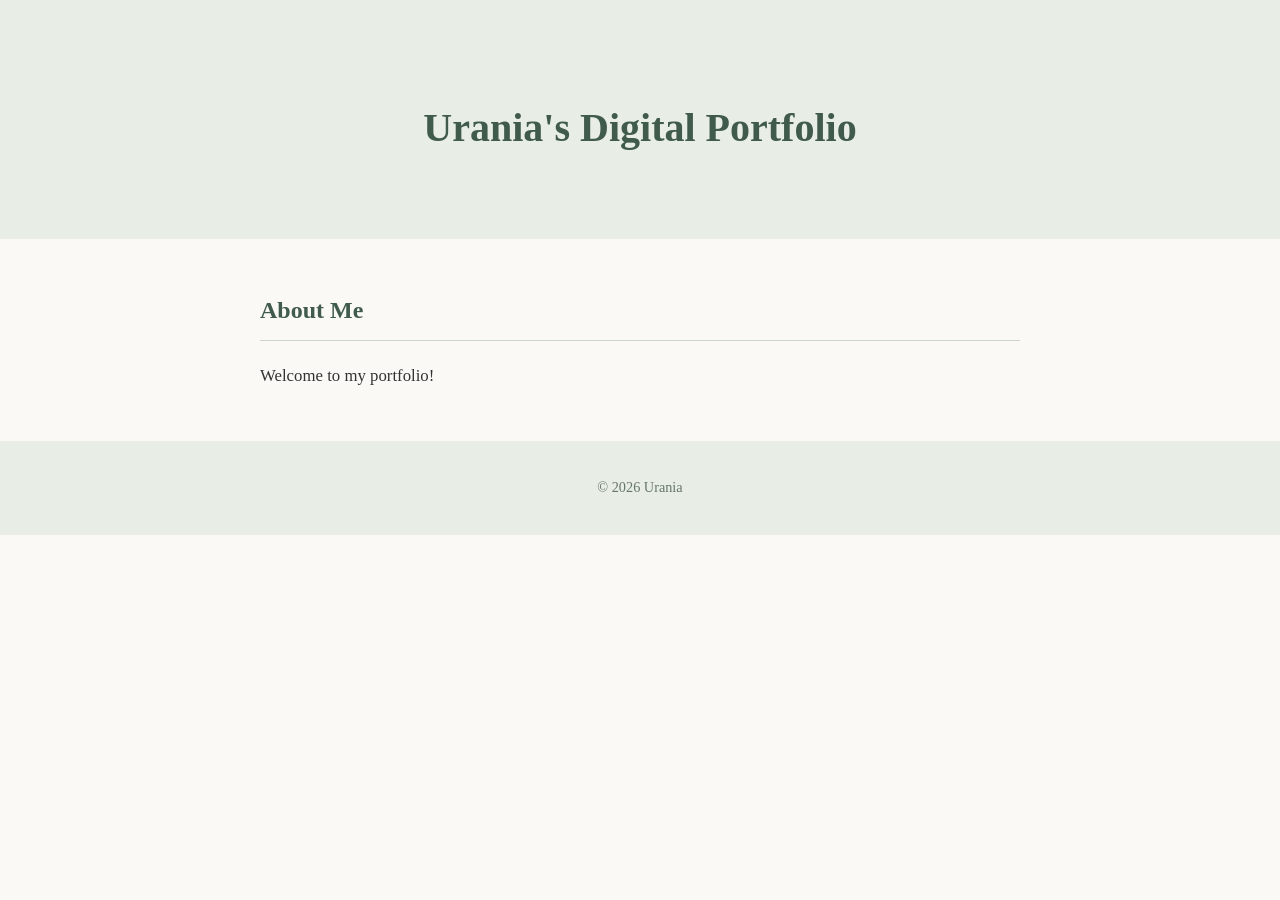
==== index.html @ 0c890f04 "Add files via upload" ====
<!DOCTYPE html>
<html lang="en">

<head>
  <meta charset="UTF-8">
  <meta name="viewport" content="width=device-width, initial-scale=1.0">
  <title>Urania's Digital Portfolio</title>
  <link rel="stylesheet" href="style.css">
</head>
<body>

  <header>
    <h1>Urania's Digital Portfolio</h1>
  </header>

  <main>
    <section>
      <h2>About Me</h2>
      <p>Welcome to my portfolio!</p>
    </section>
  </main>

  <footer>
    <p>© 2026 Urania</p>
  </footer>

</body>
---- style.css ----
/* General page styling */

body {
  background-color: #faf9f6;
  color: #333333;
  font-family: Georgia, "Times New Roman", serif;
  line-height: 1.8;
  margin: 0;
}

/* Header */

header {
  background-color: #e8ede6;
  text-align: center;
  padding: 65px 20px;
}

h1 {
  color: #405b4b;
  font-size: 2.5em;
  margin-bottom: 10px;
}

.subtitle {
  color: #66766b;
  font-size: 1em;
  letter-spacing: 1px;
}

/* Main content */

main {
  max-width: 760px;
  margin: 50px auto;
  padding: 0 25px;
}

section {
  margin-bottom: 45px;
}

h2 {
  color: #405b4b;
  font-size: 1.5em;
  border-bottom: 1px solid #cbd5c8;
  padding-bottom: 8px;
}

p {
  font-size: 1.05em;
}

ul {
  padding-left: 25px;
}

li {
  margin-bottom: 8px;
}

/* Footer */

footer {
  background-color: #e8ede6;
  text-align: center;
  padding: 20px;
  color: #66766b;
  font-size: 0.85em;
}
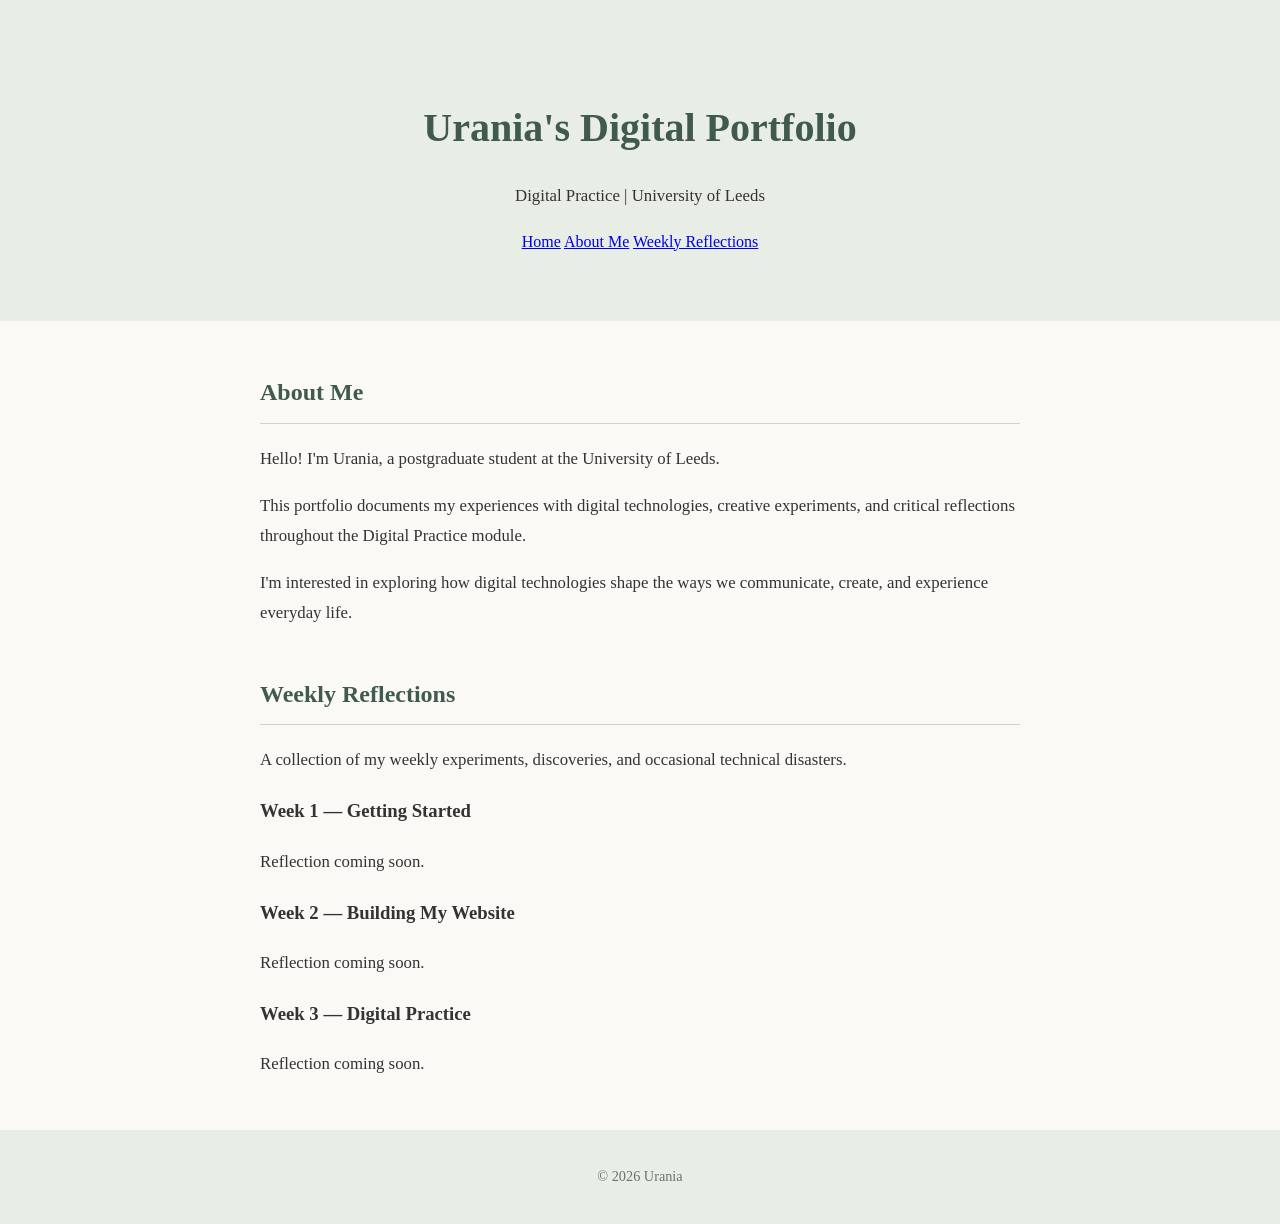
==== commit f1a7d352: "Add files via upload" ====
--- a/index.html
+++ b/index.html
@@ -8,21 +8,81 @@
   <title>Urania's Digital Portfolio</title>
   <link rel="stylesheet" href="style.css">
 </head>
+
 <body>
 
-  <header>
+  <header id="home">
     <h1>Urania's Digital Portfolio</h1>
+    <p>Digital Practice | University of Leeds</p>
+
+    <nav>
+      <a href="#home">Home</a>
+      <a href="#about">About Me</a>
+      <a href="#reflections">Weekly Reflections</a>
+    </nav>
   </header>
 
   <main>
-    <section>
+
+    <section id="about">
       <h2>About Me</h2>
-      <p>Welcome to my portfolio!</p>
+
+      <p>
+        Hello! I'm Urania, a postgraduate student
+        at the University of Leeds.
+      </p>
+
+      <p>
+        This portfolio documents my experiences
+        with digital technologies, creative
+        experiments, and critical reflections
+        throughout the Digital Practice module.
+      </p>
+
+      <p>
+        I'm interested in exploring how digital
+        technologies shape the ways we communicate,
+        create, and experience everyday life.
+      </p>
     </section>
+
+    <section id="reflections">
+      <h2>Weekly Reflections</h2>
+
+      <p>
+        A collection of my weekly experiments,
+        discoveries, and occasional technical
+        disasters.
+      </p>
+
+      <article>
+        <h3>Week 1 — Getting Started</h3>
+        <p>
+          Reflection coming soon.
+        </p>
+      </article>
+
+      <article>
+        <h3>Week 2 — Building My Website</h3>
+        <p>
+          Reflection coming soon.
+        </p>
+      </article>
+
+      <article>
+        <h3>Week 3 — Digital Practice</h3>
+        <p>
+          Reflection coming soon.
+        </p>
+      </article>
+
+    </section>
+
   </main>
 
   <footer>
     <p>© 2026 Urania</p>
   </footer>
 
-</body>+</body>
+</html>
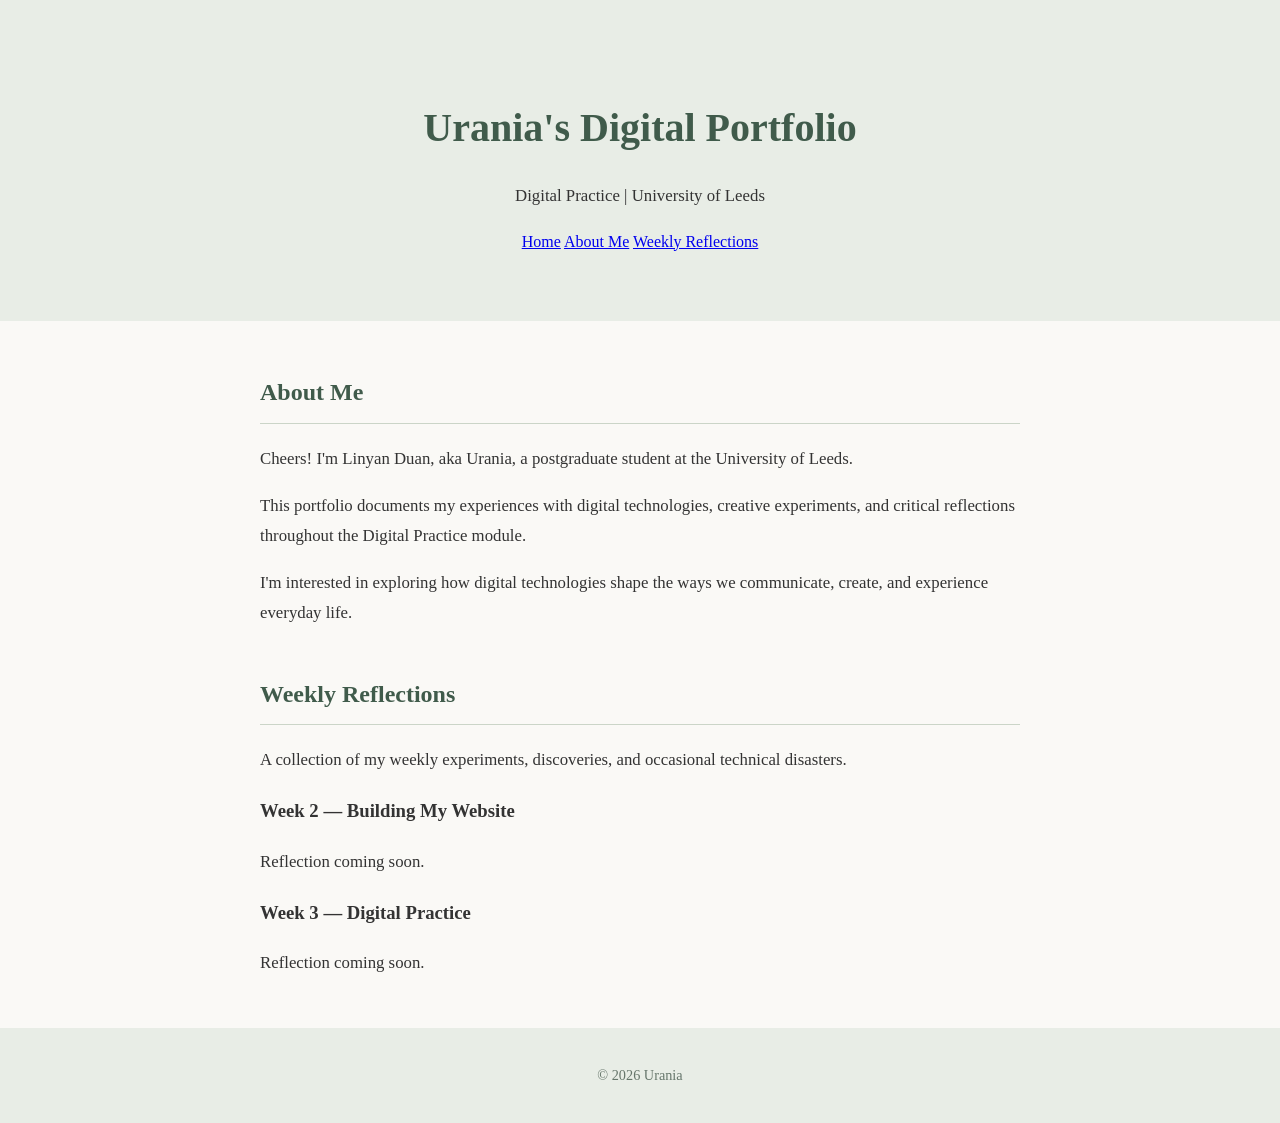
==== commit 57367e3a: "Add files via upload" ====
--- a/index.html
+++ b/index.html
@@ -28,7 +28,7 @@
       <h2>About Me</h2>
 
       <p>
-        Hello! I'm Urania, a postgraduate student
+        Cheers! I'm Linyan Duan, aka Urania, a postgraduate student
         at the University of Leeds.
       </p>
 
@@ -56,13 +56,6 @@
       </p>
 
       <article>
-        <h3>Week 1 — Getting Started</h3>
-        <p>
-          Reflection coming soon.
-        </p>
-      </article>
-
-      <article>
         <h3>Week 2 — Building My Website</h3>
         <p>
           Reflection coming soon.
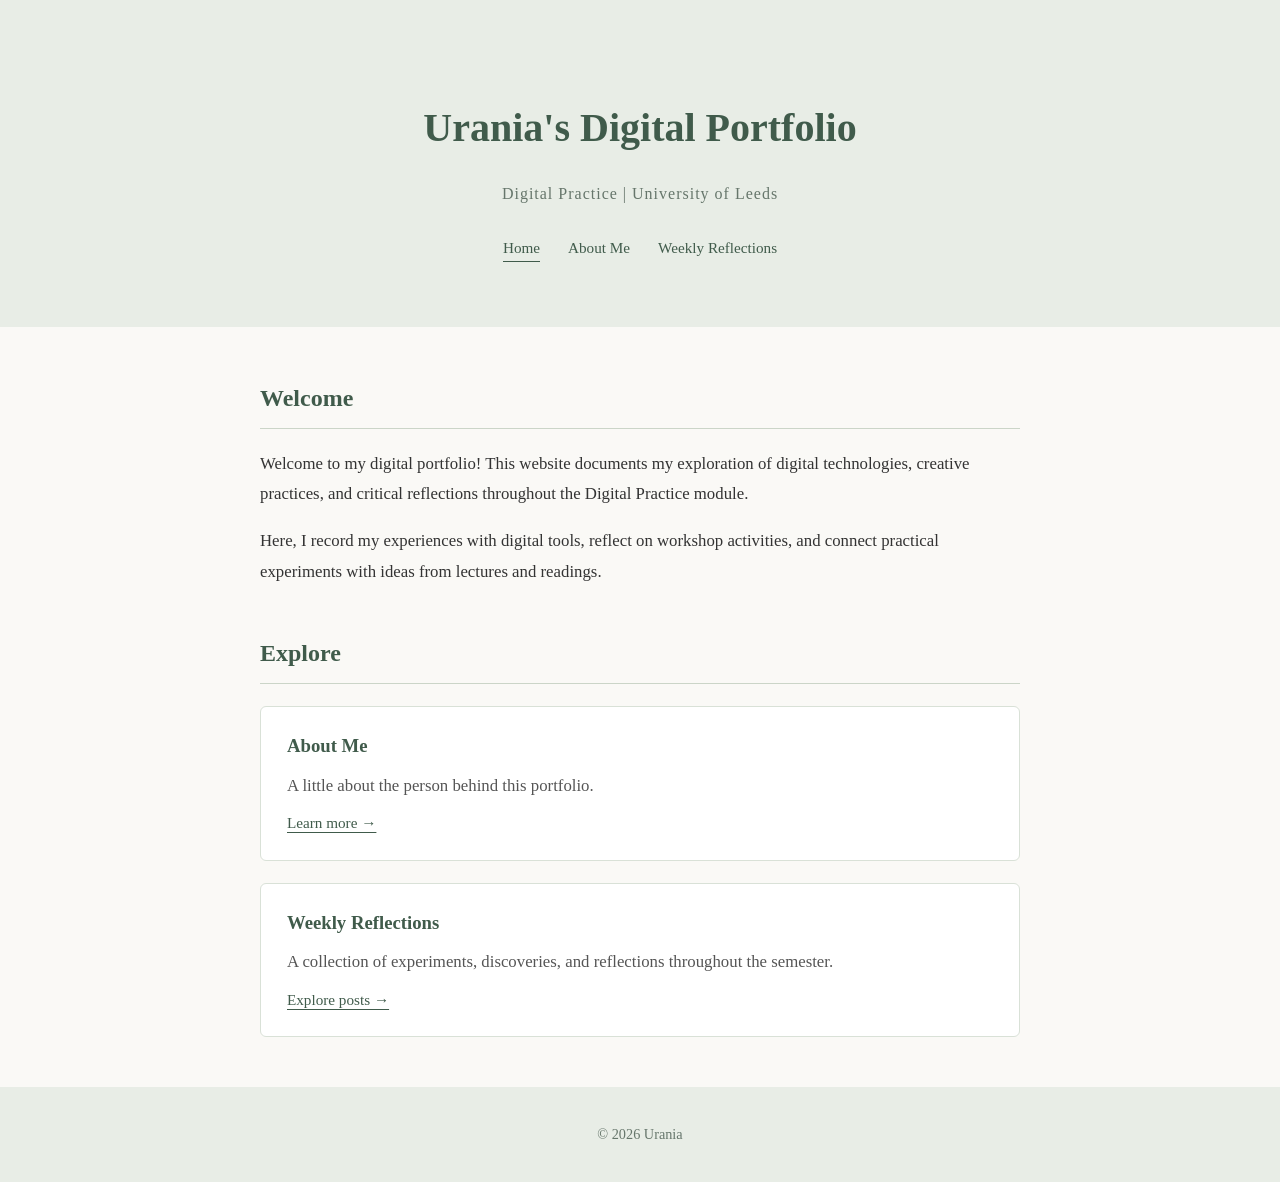
==== commit d0f4ad50: "Add files via upload" ====
--- a/index.html
+++ b/index.html
@@ -5,74 +5,86 @@
 <head>
   <meta charset="UTF-8">
   <meta name="viewport" content="width=device-width, initial-scale=1.0">
-  <title>Urania's Digital Portfolio</title>
+  <title>Home | Urania's Digital Portfolio</title>
   <link rel="stylesheet" href="style.css">
 </head>
 
 <body>
 
-  <header id="home">
+  <!-- Header -->
+  <header>
     <h1>Urania's Digital Portfolio</h1>
-    <p>Digital Practice | University of Leeds</p>
 
+    <p class="subtitle">
+      Digital Practice | University of Leeds
+    </p>
+
+    <!-- Navigation -->
     <nav>
-      <a href="#home">Home</a>
-      <a href="#about">About Me</a>
-      <a href="#reflections">Weekly Reflections</a>
+      <a href="index.html" class="active">Home</a>
+      <a href="about.html">About Me</a>
+      <a href="reflections.html">Weekly Reflections</a>
     </nav>
   </header>
 
+  <!-- Main Content -->
   <main>
 
-    <section id="about">
-      <h2>About Me</h2>
+    <!-- Welcome Section -->
+    <section>
+      <h2>Welcome</h2>
 
       <p>
-        Cheers! I'm Linyan Duan, aka Urania, a postgraduate student
-        at the University of Leeds.
+        Welcome to my digital portfolio!
+        This website documents my exploration
+        of digital technologies, creative practices,
+        and critical reflections throughout the
+        Digital Practice module.
       </p>
 
       <p>
-        This portfolio documents my experiences
-        with digital technologies, creative
-        experiments, and critical reflections
-        throughout the Digital Practice module.
-      </p>
-
-      <p>
-        I'm interested in exploring how digital
-        technologies shape the ways we communicate,
-        create, and experience everyday life.
+        Here, I record my experiences with
+        digital tools, reflect on workshop activities,
+        and connect practical experiments with
+        ideas from lectures and readings.
       </p>
     </section>
 
-    <section id="reflections">
-      <h2>Weekly Reflections</h2>
+    <!-- Explore Section -->
+    <section>
+      <h2>Explore</h2>
 
-      <p>
-        A collection of my weekly experiments,
-        discoveries, and occasional technical
-        disasters.
-      </p>
+      <div class="reflection-card">
+        <h3>About Me</h3>
 
-      <article>
-        <h3>Week 2 — Building My Website</h3>
         <p>
-          Reflection coming soon.
+          A little about the person behind
+          this portfolio.
         </p>
-      </article>
 
-      <article>
-        <h3>Week 3 — Digital Practice</h3>
+        <a href="about.html">
+          Learn more →
+        </a>
+      </div>
+
+      <div class="reflection-card">
+        <h3>Weekly Reflections</h3>
+
         <p>
-          Reflection coming soon.
+          A collection of experiments,
+          discoveries, and reflections
+          throughout the semester.
         </p>
-      </article>
 
+        <a href="reflections.html">
+          Explore posts →
+        </a>
+      </div>
     </section>
 
   </main>
 
+  <!-- Footer -->
   <footer>
     <p>© 2026 Urania</p>
   </footer>
--- a/style.css
+++ b/style.css
@@ -68,4 +68,110 @@
   padding: 20px;
   color: #66766b;
   font-size: 0.85em;
+}
+
+
+/* Navigation */
+
+nav {
+  margin-top: 25px;
+  display: flex;
+  justify-content: center;
+  flex-wrap: wrap;
+  gap: 28px;
+}
+
+nav a {
+  color: #405b4b;
+  text-decoration: none;
+  font-size: 0.95em;
+  border-bottom: 1px solid transparent;
+  transition: border-color 0.2s;
+}
+
+nav a:hover,
+nav a.active {
+  border-bottom-color: #405b4b;
+}
+
+/* Links */
+
+main a {
+  color: #405b4b;
+  text-underline-offset: 4px;
+}
+
+main a:hover {
+  color: #667f6c;
+}
+
+/* Reflection cards */
+
+.reflection-card {
+  background-color: #ffffff;
+  border: 1px solid #d9e1d7;
+  border-radius: 6px;
+  padding: 22px 26px;
+  margin: 22px 0;
+  transition: box-shadow 0.2s;
+}
+
+.reflection-card:hover {
+  box-shadow: 0 4px 14px rgba(64, 91, 75, 0.09);
+}
+
+.reflection-card h3 {
+  color: #405b4b;
+  margin-top: 0;
+  margin-bottom: 8px;
+}
+
+.reflection-card p {
+  color: #555555;
+  margin: 8px 0;
+}
+
+.reflection-card a {
+  font-size: 0.95em;
+}
+
+/* Article pages */
+
+.article-meta {
+  color: #66766b;
+  font-size: 0.9em;
+}
+
+.article-content {
+  margin-top: 35px;
+}
+
+.back-link {
+  display: inline-block;
+  margin-top: 35px;
+}
+
+/* Mobile layout */
+
+@media (max-width: 600px) {
+  header {
+    padding: 40px 18px;
+  }
+
+  h1 {
+    font-size: 1.9em;
+  }
+
+  nav {
+    gap: 15px;
+  }
+
+  main {
+    margin: 30px auto;
+    padding: 0 20px;
+  }
+
+  .reflection-card {
+    padding: 18px;
+  }
 }
